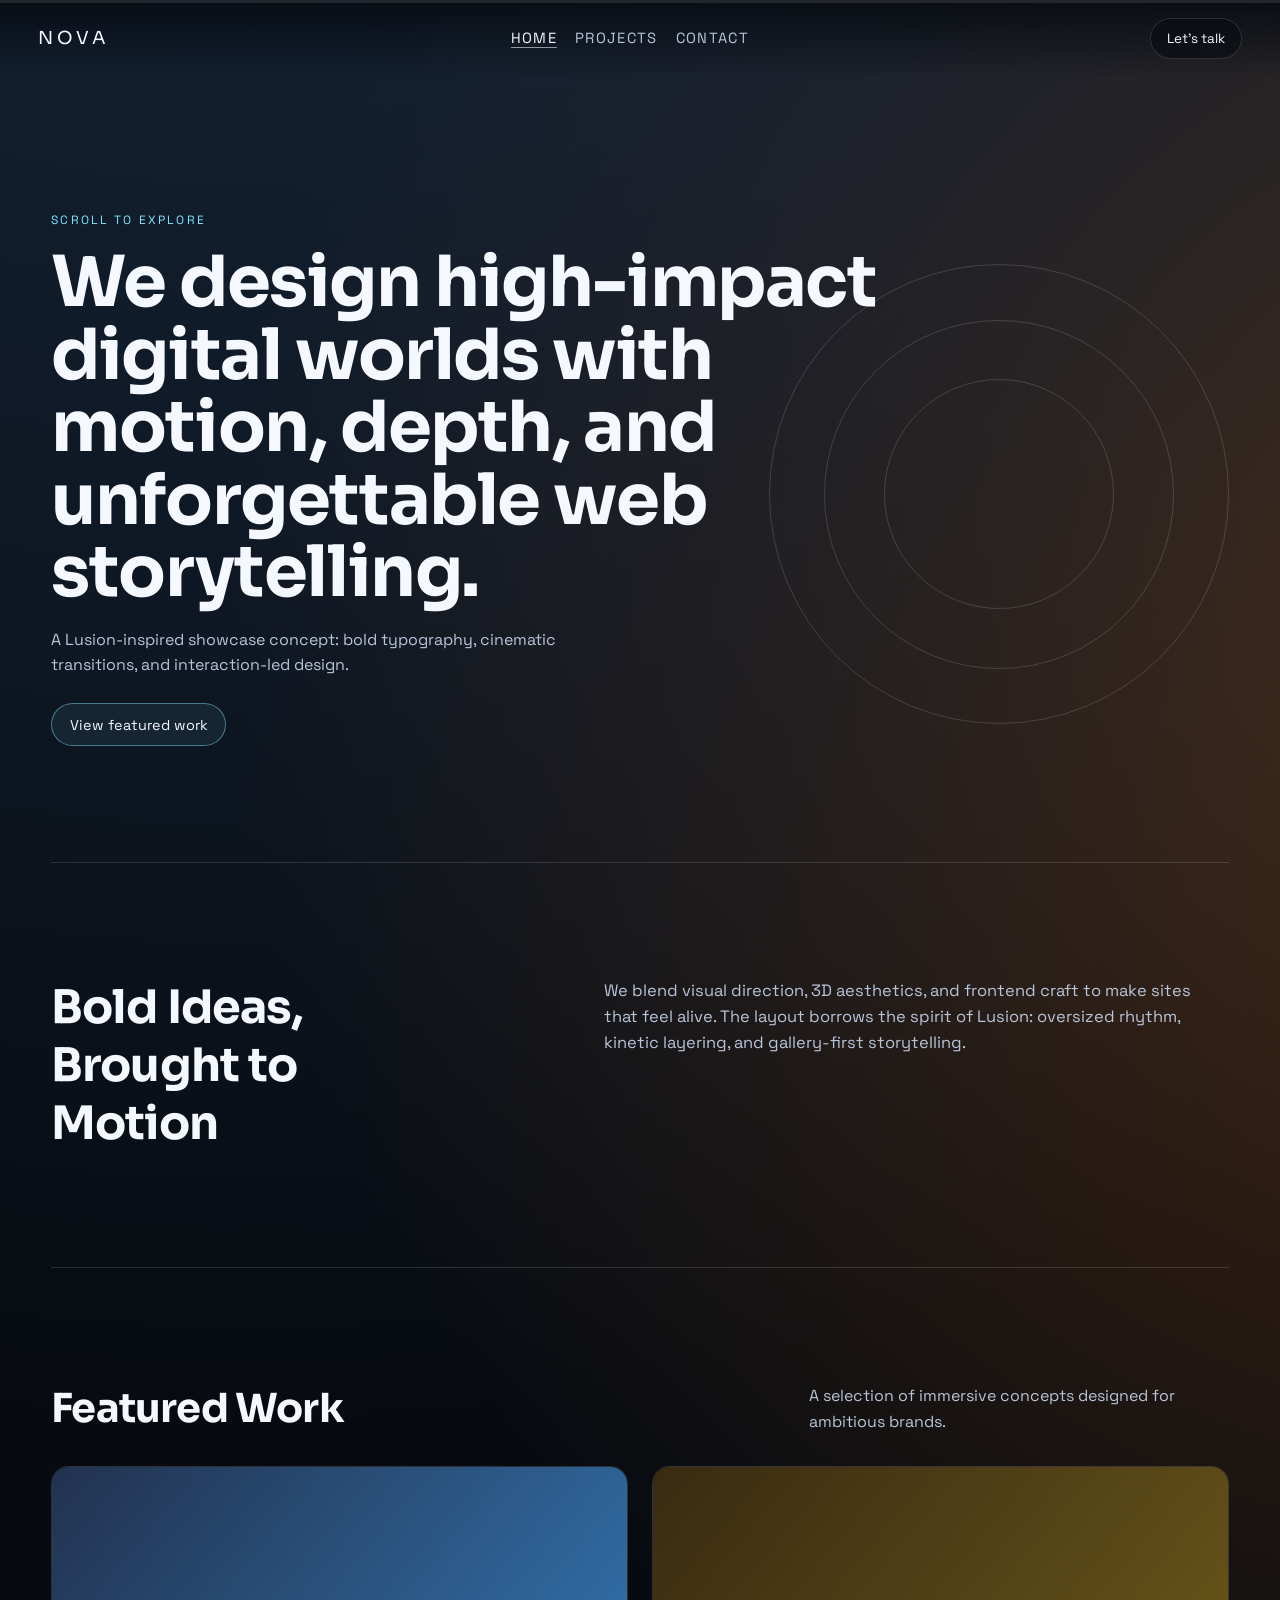
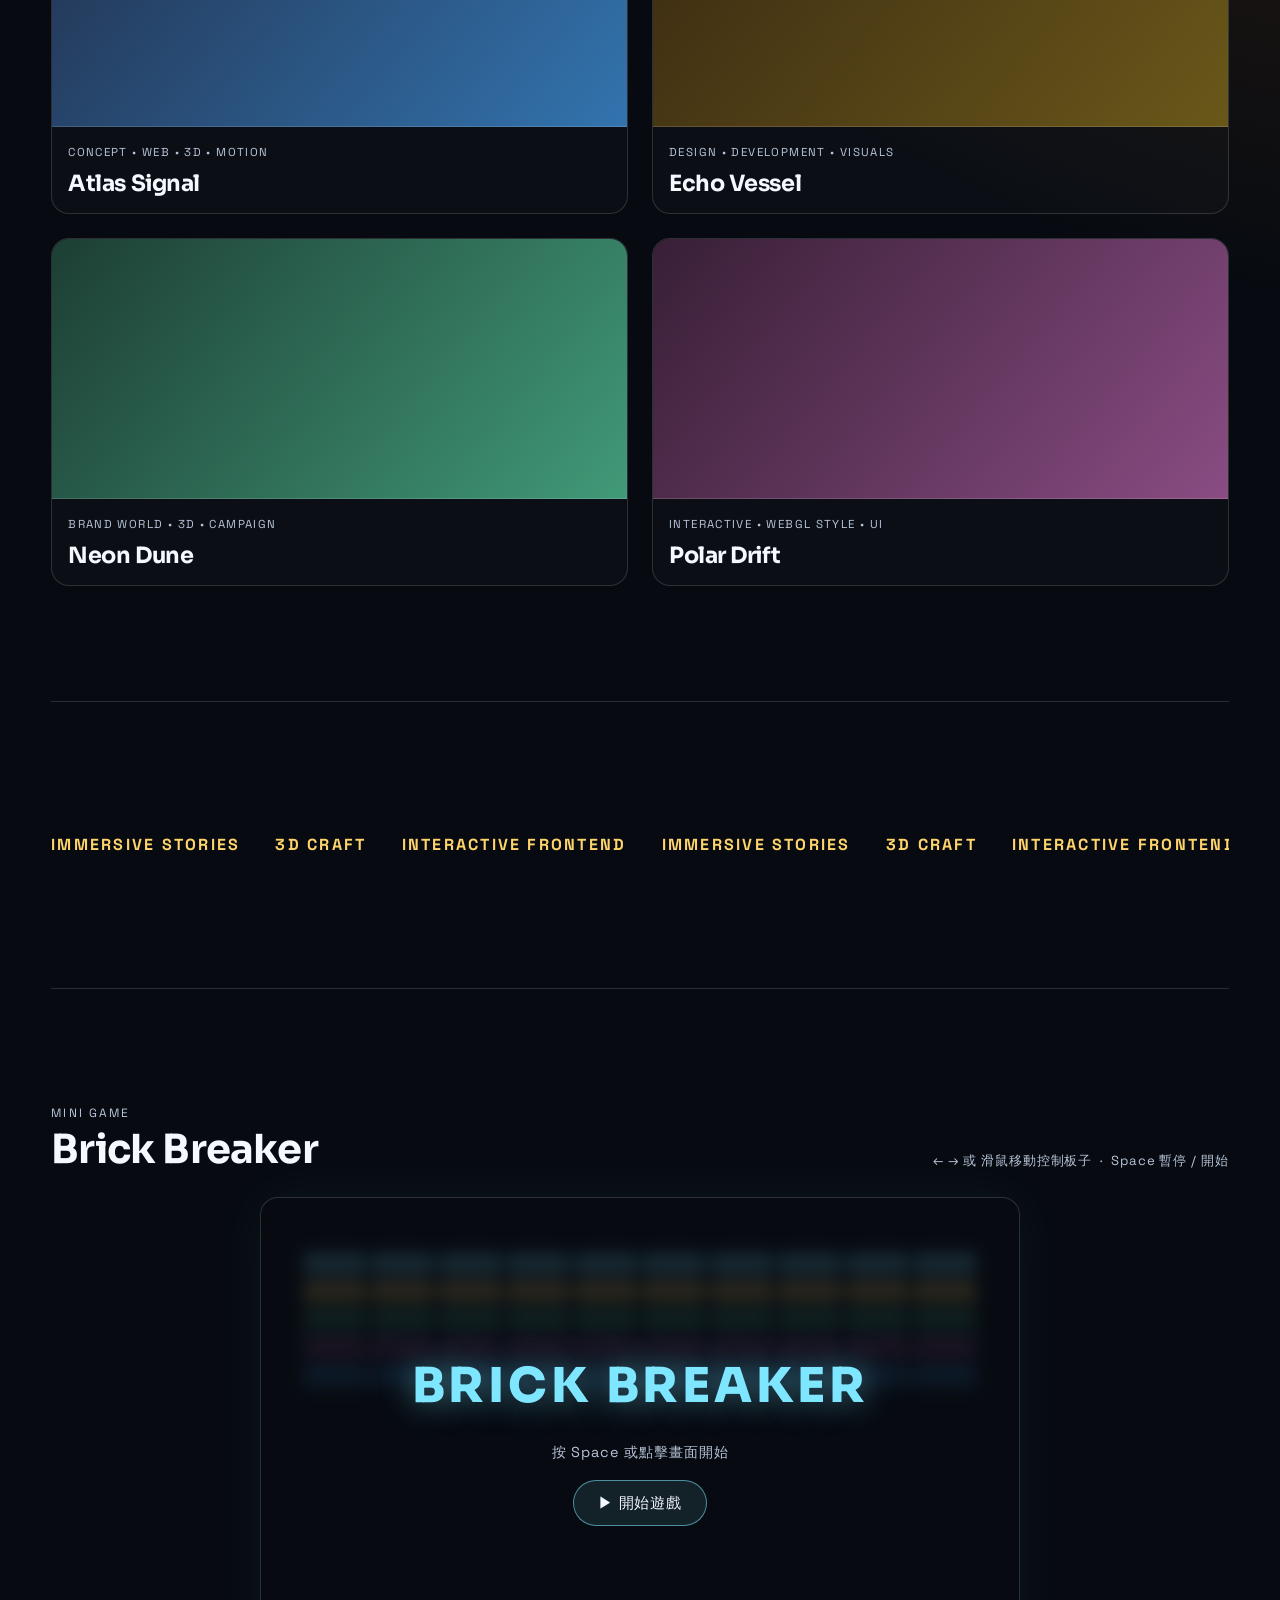
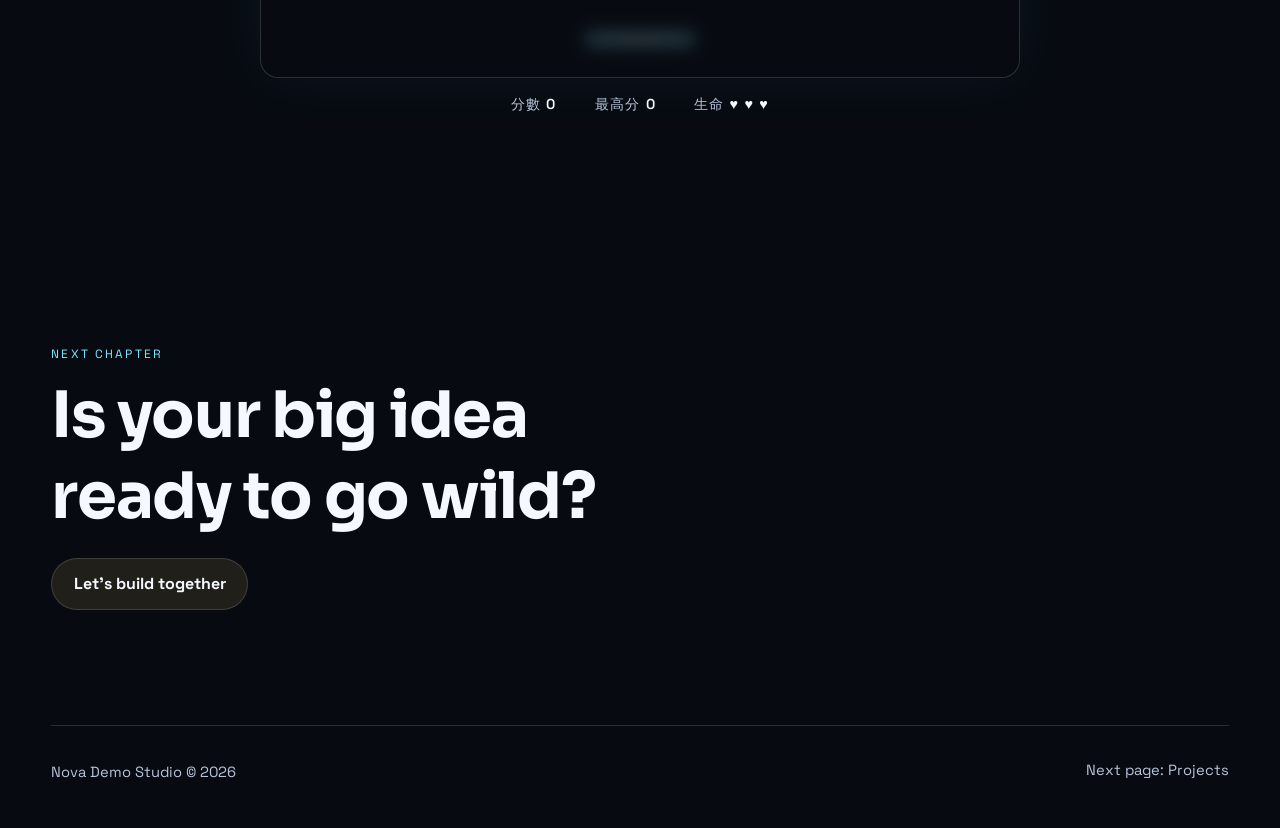
==== index.html @ 7e59c1d0 "feat: add initial website structure with homepage, projects page, and game functionality - Created i" ====
<!DOCTYPE html>
<html lang="en">
<head>
  <meta charset="UTF-8">
  <meta name="viewport" content="width=device-width, initial-scale=1.0">
  <title>Nova Immersive Studio</title>
  <meta name="description" content="Immersive 3D-inspired web storytelling studio demo.">
  <link rel="preconnect" href="https://fonts.googleapis.com">
  <link rel="preconnect" href="https://fonts.gstatic.com" crossorigin>
  <link href="https://fonts.googleapis.com/css2?family=Sora:wght@300;400;600;700;800&family=Space+Grotesk:wght@400;500;700&display=swap" rel="stylesheet">
  <link rel="stylesheet" href="./styles.css">
</head>
<body data-page="home">
  <canvas id="ambient-canvas" aria-hidden="true"></canvas>
  <div class="grain" aria-hidden="true"></div>

  <header class="site-header" id="site-header">
    <a class="logo" href="./index.html">NOVA</a>
    <nav class="site-nav">
      <a class="active" href="./index.html">Home</a>
      <a href="./projects.html">Projects</a>
      <a href="#contact">Contact</a>
    </nav>
    <a class="talk-btn magnetic" href="mailto:hello@nova.studio">Let's talk</a>
  </header>

  <main>
    <section class="hero section reveal">
      <p class="eyebrow">SCROLL TO EXPLORE</p>
      <h1>
        We design high-impact digital worlds with motion, depth, and unforgettable web storytelling.
      </h1>
      <p class="hero-sub">
        A Lusion-inspired showcase concept: bold typography, cinematic transitions, and interaction-led design.
      </p>
      <a class="pill-link magnetic" href="./projects.html">View featured work</a>
      <div class="hero-orbits" aria-hidden="true">
        <span></span><span></span><span></span>
      </div>
    </section>

    <section class="intro section reveal">
      <h2>Bold Ideas, Brought to Motion</h2>
      <p>
        We blend visual direction, 3D aesthetics, and frontend craft to make sites that feel alive.
        The layout borrows the spirit of Lusion: oversized rhythm, kinetic layering, and gallery-first storytelling.
      </p>
    </section>

    <section class="featured section">
      <div class="section-head reveal">
        <h3>Featured Work</h3>
        <p>A selection of immersive concepts designed for ambitious brands.</p>
      </div>

      <div class="project-grid">
        <article class="project-card reveal" data-parallax="0.09">
          <div class="project-media color-a"></div>
          <p class="project-meta">CONCEPT • WEB • 3D • MOTION</p>
          <h4>Atlas Signal</h4>
        </article>
        <article class="project-card reveal" data-parallax="0.06">
          <div class="project-media color-b"></div>
          <p class="project-meta">DESIGN • DEVELOPMENT • VISUALS</p>
          <h4>Echo Vessel</h4>
        </article>
        <article class="project-card reveal" data-parallax="0.08">
          <div class="project-media color-c"></div>
          <p class="project-meta">BRAND WORLD • 3D • CAMPAIGN</p>
          <h4>Neon Dune</h4>
        </article>
        <article class="project-card reveal" data-parallax="0.05">
          <div class="project-media color-d"></div>
          <p class="project-meta">INTERACTIVE • WEBGL STYLE • UI</p>
          <h4>Polar Drift</h4>
        </article>
      </div>
    </section>

    <section class="marquee section">
      <div class="marquee-track" aria-hidden="true">
        <span>IMMERSIVE STORIES</span>
        <span>3D CRAFT</span>
        <span>INTERACTIVE FRONTEND</span>
        <span>IMMERSIVE STORIES</span>
        <span>3D CRAFT</span>
        <span>INTERACTIVE FRONTEND</span>
      </div>
    </section>

    <section class="game-section section reveal" id="game">
      <div class="section-head">
        <div>
          <p class="eyebrow">MINI GAME</p>
          <h3>Brick Breaker</h3>
        </div>
        <p class="game-hint">← → 或 滑鼠移動控制板子 &nbsp;·&nbsp; Space 暫停 / 開始</p>
      </div>
      <div class="game-wrapper">
        <canvas id="breakout-canvas" width="760" height="480" tabindex="0" aria-label="打磚塊遊戲"></canvas>
        <div class="game-overlay" id="game-overlay">
          <p class="game-overlay-title" id="overlay-title">BRICK BREAKER</p>
          <p class="game-overlay-sub" id="overlay-sub">按 Space 或點擊畫面開始</p>
          <button class="game-start-btn" id="game-start-btn">▶ 開始遊戲</button>
        </div>
      </div>
      <div class="game-stats" aria-live="polite">
        <span>分數 <strong id="score-display">0</strong></span>
        <span>最高分 <strong id="hiscore-display">0</strong></span>
        <span>生命 <strong id="lives-display">♥ ♥ ♥</strong></span>
      </div>
    </section>

    <section class="cta section reveal" id="contact">
      <p class="eyebrow">NEXT CHAPTER</p>
      <h2>Is your big idea ready to go wild?</h2>
      <a class="talk-giant magnetic" href="mailto:business@nova.studio">Let's build together</a>
    </section>
  </main>

  <footer class="site-footer">
    <p>Nova Demo Studio © 2026</p>
    <a href="./projects.html">Next page: Projects</a>
  </footer>

  <div class="scroll-progress" aria-hidden="true"><span id="scroll-progress-bar"></span></div>
  <script src="./main.js"></script>
  <script>
  /* ── Breakout Game ── */
  (function () {
    const canvas = document.getElementById('breakout-canvas');
    const ctx = canvas.getContext('2d');
    const overlay = document.getElementById('game-overlay');
    const overlayTitle = document.getElementById('overlay-title');
    const overlaySub = document.getElementById('overlay-sub');
    const startBtn = document.getElementById('game-start-btn');
    const scoreEl = document.getElementById('score-display');
    const hiscoreEl = document.getElementById('hiscore-display');
    const livesEl = document.getElementById('lives-display');

    const W = 760, H = 480;
    const BRICK_COLS = 10, BRICK_ROWS = 5;
    const BRICK_W = 62, BRICK_H = 22, BRICK_GAP = 6;
    const BRICK_OFFSET_X = (W - (BRICK_COLS * (BRICK_W + BRICK_GAP) - BRICK_GAP)) / 2;
    const BRICK_OFFSET_Y = 56;

    const PADDLE_W = 110, PADDLE_H = 12, PADDLE_Y = H - 44;
    const BALL_R = 8;
    const COLORS = [
      '#7ee7ff','#ffd46b','#44a37f','#91518a','#347ab8',
      '#aa8846','#679844','#6e5c1a','#347ab8','#44a37f'
    ];

    let state = 'idle'; // idle | running | paused | over | win
    let score = 0, hiScore = 0, lives = 3;
    let paddle = { x: W / 2 - PADDLE_W / 2, vx: 0 };
    let ball = {};
    let bricks = [];
    let mouseX = null;
    let keys = {};
    let rafId;
    let lastTime = 0;

    function resetBall() {
      ball = {
        x: W / 2,
        y: PADDLE_Y - BALL_R - 2,
        vx: (Math.random() < 0.5 ? 1 : -1) * 4.2,
        vy: -4.8,
        speed: 1
      };
    }

    function resetPaddle() {
      paddle.x = W / 2 - PADDLE_W / 2;
    }

    function buildBricks() {
      bricks = [];
      for (let r = 0; r < BRICK_ROWS; r++) {
        for (let c = 0; c < BRICK_COLS; c++) {
          bricks.push({
            x: BRICK_OFFSET_X + c * (BRICK_W + BRICK_GAP),
            y: BRICK_OFFSET_Y + r * (BRICK_H + BRICK_GAP),
            alive: true,
            color: COLORS[r],
            flash: 0
          });
        }
      }
    }

    function startGame() {
      score = 0;
      lives = 3;
      resetPaddle();
      resetBall();
      buildBricks();
      updateUI();
      setState('running');
    }

    function setState(s) {
      state = s;
      if (s === 'running') {
        overlay.classList.add('hidden');
        canvas.focus();
        lastTime = performance.now();
        cancelAnimationFrame(rafId);
        rafId = requestAnimationFrame(loop);
      } else if (s === 'paused') {
        overlayTitle.textContent = 'PAUSED';
        overlaySub.textContent = '按 Space 或點擊繼續';
        startBtn.textContent = '▶ 繼續';
        overlay.classList.remove('hidden');
        cancelAnimationFrame(rafId);
      } else if (s === 'over') {
        if (score > hiScore) { hiScore = score; hiscoreEl.textContent = hiScore; }
        overlayTitle.textContent = 'GAME OVER';
        overlaySub.textContent = `得分：${score}`;
        startBtn.textContent = '↺ 再玩一次';
        overlay.classList.remove('hidden');
        cancelAnimationFrame(rafId);
      } else if (s === 'win') {
        if (score > hiScore) { hiScore = score; hiscoreEl.textContent = hiScore; }
        overlayTitle.textContent = '🎉 YOU WIN!';
        overlaySub.textContent = `完美得分：${score}`;
        startBtn.textContent = '↺ 再玩一次';
        overlay.classList.remove('hidden');
        cancelAnimationFrame(rafId);
      } else {
        overlayTitle.textContent = 'BRICK BREAKER';
        overlaySub.textContent = '按 Space 或點擊畫面開始';
        startBtn.textContent = '▶ 開始遊戲';
        overlay.classList.remove('hidden');
      }
    }

    function updateUI() {
      scoreEl.textContent = score;
      hiscoreEl.textContent = hiScore;
      livesEl.textContent = '♥ '.repeat(lives).trim();
    }

    /* ── input ── */
    document.addEventListener('keydown', e => {
      keys[e.code] = true;
      if ((e.code === 'Space') && canvas.closest('#game')) {
        e.preventDefault();
        if (state === 'idle' || state === 'over' || state === 'win') startGame();
        else if (state === 'running') setState('paused');
        else if (state === 'paused') setState('running');
      }
    });
    document.addEventListener('keyup', e => { keys[e.code] = false; });

    canvas.addEventListener('mousemove', e => {
      const rect = canvas.getBoundingClientRect();
      const scaleX = W / rect.width;
      mouseX = (e.clientX - rect.left) * scaleX;
    });
    canvas.addEventListener('mouseleave', () => { mouseX = null; });

    canvas.addEventListener('click', () => {
      if (state === 'idle' || state === 'over' || state === 'win') startGame();
      else if (state === 'running') setState('paused');
      else if (state === 'paused') setState('running');
    });

    canvas.addEventListener('touchmove', e => {
      e.preventDefault();
      const rect = canvas.getBoundingClientRect();
      const scaleX = W / rect.width;
      mouseX = (e.touches[0].clientX - rect.left) * scaleX;
    }, { passive: false });

    startBtn.addEventListener('click', e => {
      e.stopPropagation();
      if (state === 'idle' || state === 'over' || state === 'win') startGame();
      else if (state === 'paused') setState('running');
    });

    /* ── physics ── */
    function loop(ts) {
      const dt = Math.min((ts - lastTime) / 16.667, 3);
      lastTime = ts;
      update(dt);
      draw();
      if (state === 'running') rafId = requestAnimationFrame(loop);
    }

    function update(dt) {
      /* paddle */
      const speed = 9 * dt;
      if (mouseX !== null) {
        const target = mouseX - PADDLE_W / 2;
        paddle.x += (target - paddle.x) * 0.18 * dt * 3.5;
      } else {
        if (keys['ArrowLeft'] || keys['KeyA']) paddle.x -= speed;
        if (keys['ArrowRight'] || keys['KeyD']) paddle.x += speed;
      }
      paddle.x = Math.max(0, Math.min(W - PADDLE_W, paddle.x));

      /* ball */
      const spd = 1 + score * 0.002;
      ball.x += ball.vx * spd * dt;
      ball.y += ball.vy * spd * dt;

      /* walls */
      if (ball.x - BALL_R < 0) { ball.x = BALL_R; ball.vx = Math.abs(ball.vx); }
      if (ball.x + BALL_R > W) { ball.x = W - BALL_R; ball.vx = -Math.abs(ball.vx); }
      if (ball.y - BALL_R < 0) { ball.y = BALL_R; ball.vy = Math.abs(ball.vy); }

      /* ball falls */
      if (ball.y + BALL_R > H + 20) {
        lives--;
        updateUI();
        if (lives <= 0) { setState('over'); return; }
        resetPaddle();
        resetBall();
      }

      /* paddle collision */
      if (
        ball.vy > 0 &&
        ball.y + BALL_R >= PADDLE_Y &&
        ball.y + BALL_R <= PADDLE_Y + PADDLE_H + 4 &&
        ball.x >= paddle.x - 4 &&
        ball.x <= paddle.x + PADDLE_W + 4
      ) {
        ball.vy = -Math.abs(ball.vy);
        const hit = (ball.x - (paddle.x + PADDLE_W / 2)) / (PADDLE_W / 2);
        ball.vx = hit * 6.5;
        ball.y = PADDLE_Y - BALL_R - 1;
      }

      /* brick collision */
      let allDead = true;
      for (const b of bricks) {
        if (!b.alive) continue;
        allDead = false;
        if (
          ball.x + BALL_R > b.x &&
          ball.x - BALL_R < b.x + BRICK_W &&
          ball.y + BALL_R > b.y &&
          ball.y - BALL_R < b.y + BRICK_H
        ) {
          b.alive = false;
          b.flash = 1;
          score += 10;
          updateUI();

          const overlapL = (ball.x + BALL_R) - b.x;
          const overlapR = (b.x + BRICK_W) - (ball.x - BALL_R);
          const overlapT = (ball.y + BALL_R) - b.y;
          const overlapB = (b.y + BRICK_H) - (ball.y - BALL_R);
          const minH = Math.min(overlapL, overlapR);
          const minV = Math.min(overlapT, overlapB);
          if (minH < minV) ball.vx = -ball.vx;
          else ball.vy = -ball.vy;
          break;
        }
      }
      if (allDead) { setState('win'); return; }
    }

    /* ── rendering ── */
    function draw() {
      ctx.clearRect(0, 0, W, H);

      /* background grid */
      ctx.strokeStyle = 'rgba(255,255,255,0.035)';
      ctx.lineWidth = 1;
      for (let x = 0; x < W; x += 38) { ctx.beginPath(); ctx.moveTo(x, 0); ctx.lineTo(x, H); ctx.stroke(); }
      for (let y = 0; y < H; y += 38) { ctx.beginPath(); ctx.moveTo(0, y); ctx.lineTo(W, y); ctx.stroke(); }

      /* bricks */
      for (const b of bricks) {
        if (!b.alive) continue;
        const grd = ctx.createLinearGradient(b.x, b.y, b.x, b.y + BRICK_H);
        grd.addColorStop(0, b.color + 'cc');
        grd.addColorStop(1, b.color + '66');
        ctx.fillStyle = grd;
        roundRect(ctx, b.x, b.y, BRICK_W, BRICK_H, 5);
        ctx.fill();
        ctx.strokeStyle = b.color + '88';
        ctx.lineWidth = 1;
        ctx.stroke();
      }

      /* paddle */
      const pg = ctx.createLinearGradient(paddle.x, PADDLE_Y, paddle.x + PADDLE_W, PADDLE_Y);
      pg.addColorStop(0, '#7ee7ff');
      pg.addColorStop(0.5, '#ffffff');
      pg.addColorStop(1, '#7ee7ff');
      ctx.fillStyle = pg;
      roundRect(ctx, paddle.x, PADDLE_Y, PADDLE_W, PADDLE_H, 6);
      ctx.fill();

      /* paddle glow */
      ctx.shadowColor = '#7ee7ff';
      ctx.shadowBlur = 18;
      ctx.fillStyle = 'rgba(126,231,255,0.25)';
      roundRect(ctx, paddle.x, PADDLE_Y, PADDLE_W, PADDLE_H, 6);
      ctx.fill();
      ctx.shadowBlur = 0;

      /* ball */
      ctx.shadowColor = '#7ee7ff';
      ctx.shadowBlur = 22;
      const bg = ctx.createRadialGradient(ball.x - 2, ball.y - 2, 1, ball.x, ball.y, BALL_R);
      bg.addColorStop(0, '#ffffff');
      bg.addColorStop(0.5, '#7ee7ff');
      bg.addColorStop(1, '#3a9bb5');
      ctx.fillStyle = bg;
      ctx.beginPath();
      ctx.arc(ball.x, ball.y, BALL_R, 0, Math.PI * 2);
      ctx.fill();
      ctx.shadowBlur = 0;

      /* mouse cursor dot on canvas */
      if (mouseX !== null) {
        ctx.fillStyle = 'rgba(126,231,255,0.35)';
        ctx.beginPath();
        ctx.arc(mouseX, PADDLE_Y + PADDLE_H / 2, 5, 0, Math.PI * 2);
        ctx.fill();
      }
    }

    function roundRect(ctx, x, y, w, h, r) {
      ctx.beginPath();
      ctx.moveTo(x + r, y);
      ctx.lineTo(x + w - r, y);
      ctx.quadraticCurveTo(x + w, y, x + w, y + r);
      ctx.lineTo(x + w, y + h - r);
      ctx.quadraticCurveTo(x + w, y + h, x + w - r, y + h);
      ctx.lineTo(x + r, y + h);
      ctx.quadraticCurveTo(x, y + h, x, y + h - r);
      ctx.lineTo(x, y + r);
      ctx.quadraticCurveTo(x, y, x + r, y);
      ctx.closePath();
    }

    /* initial static draw */
    buildBricks();
    draw();
  })();
  </script>
</body>
</html>
---- styles.css ----
:root {
  --bg: #070b11;
  --bg-soft: #101723;
  --surface: #131f30;
  --text: #f5f8ff;
  --muted: #b8c4d9;
  --line: rgba(255, 255, 255, 0.14);
  --accent: #7ee7ff;
  --accent-2: #ffd46b;
  --maxw: 1180px;
}

* {
  box-sizing: border-box;
}

html,
body {
  margin: 0;
  padding: 0;
  background: radial-gradient(circle at 20% -20%, #1a2c43 0%, transparent 45%),
    radial-gradient(circle at 120% 15%, #4e2c13 0%, transparent 35%),
    var(--bg);
  color: var(--text);
  font-family: "Space Grotesk", "Segoe UI", sans-serif;
  min-height: 100%;
}

body {
  overflow-x: hidden;
}

h1,
h2,
h3,
h4 {
  font-family: "Sora", "Segoe UI", sans-serif;
  letter-spacing: -0.02em;
  margin: 0;
}

p {
  margin: 0;
  line-height: 1.6;
}

a {
  color: inherit;
  text-decoration: none;
}

#ambient-canvas {
  position: fixed;
  inset: 0;
  width: 100%;
  height: 100%;
  z-index: -3;
}

.grain {
  position: fixed;
  inset: 0;
  z-index: -2;
  pointer-events: none;
  opacity: 0.15;
  background-image: radial-gradient(rgba(255, 255, 255, 0.28) 0.45px, transparent 0.45px);
  background-size: 4px 4px;
}

.site-header {
  position: fixed;
  top: 0;
  left: 0;
  right: 0;
  display: flex;
  align-items: center;
  justify-content: space-between;
  padding: 18px clamp(16px, 3vw, 38px);
  z-index: 40;
  background: linear-gradient(to bottom, rgba(7, 11, 17, 0.88), rgba(7, 11, 17, 0));
}

.logo {
  font-family: "Sora", sans-serif;
  font-size: 1.12rem;
  letter-spacing: 0.22em;
}

.site-nav {
  display: flex;
  gap: 18px;
  align-items: center;
}

.site-nav a {
  color: var(--muted);
  font-size: 0.92rem;
  text-transform: uppercase;
  letter-spacing: 0.09em;
  border-bottom: 1px solid transparent;
  transition: 0.3s ease;
}

.site-nav a:hover,
.site-nav a.active {
  color: var(--text);
  border-bottom-color: rgba(255, 255, 255, 0.55);
}

.talk-btn {
  border: 1px solid var(--line);
  border-radius: 999px;
  padding: 0.68rem 1rem;
  font-size: 0.84rem;
  background: rgba(8, 12, 18, 0.6);
  backdrop-filter: blur(6px);
  transition: 0.28s ease;
}

.talk-btn:hover {
  border-color: rgba(255, 255, 255, 0.6);
  transform: translateY(-2px);
}

main {
  width: min(var(--maxw), 92vw);
  margin: 0 auto;
  padding-top: 96px;
}

.section {
  position: relative;
  padding: clamp(58px, 9vw, 128px) 0;
}

.hero h1 {
  font-size: clamp(2rem, 5.5vw, 5rem);
  max-width: 16ch;
  line-height: 1.03;
  margin-top: 1rem;
}

.hero.compact h1 {
  font-size: clamp(1.9rem, 4.6vw, 4rem);
  max-width: 14ch;
}

.eyebrow {
  color: var(--accent);
  letter-spacing: 0.18em;
  text-transform: uppercase;
  font-size: 0.75rem;
}

.hero-sub {
  max-width: 58ch;
  margin-top: 1.1rem;
  color: var(--muted);
}

.pill-link {
  display: inline-flex;
  align-items: center;
  margin-top: 1.6rem;
  border-radius: 999px;
  border: 1px solid rgba(126, 231, 255, 0.45);
  padding: 0.72rem 1.1rem;
  font-size: 0.9rem;
  background: rgba(126, 231, 255, 0.08);
}

.hero-orbits {
  position: absolute;
  right: 0;
  top: 22%;
  width: min(36vw, 460px);
  aspect-ratio: 1;
  pointer-events: none;
}

.hero-orbits span {
  position: absolute;
  inset: 0;
  border-radius: 50%;
  border: 1px solid rgba(255, 255, 255, 0.15);
  animation: spin 18s linear infinite;
}

.hero-orbits span:nth-child(2) {
  inset: 12%;
  animation-duration: 13s;
  animation-direction: reverse;
}

.hero-orbits span:nth-child(3) {
  inset: 25%;
  animation-duration: 9s;
}

@keyframes spin {
  to {
    transform: rotate(360deg);
  }
}

.intro {
  display: grid;
  grid-template-columns: 1fr 1.2fr;
  gap: 2rem;
  border-top: 1px solid var(--line);
  border-bottom: 1px solid var(--line);
}

.intro h2 {
  font-size: clamp(1.5rem, 3.6vw, 3rem);
  max-width: 12ch;
}

.intro p {
  color: var(--muted);
  font-size: 1.03rem;
}

.section-head {
  display: flex;
  justify-content: space-between;
  align-items: end;
  gap: 1rem;
  margin-bottom: 2rem;
}

.section-head h3 {
  font-size: clamp(1.35rem, 3.2vw, 2.5rem);
}

.section-head p {
  max-width: 42ch;
  color: var(--muted);
}

.project-grid {
  display: grid;
  grid-template-columns: repeat(2, minmax(0, 1fr));
  gap: clamp(14px, 2vw, 24px);
}

.project-card {
  border: 1px solid var(--line);
  border-radius: 18px;
  overflow: hidden;
  background: rgba(255, 255, 255, 0.02);
  transition: transform 0.35s ease, border-color 0.35s ease;
}

.project-card:hover {
  transform: translateY(-6px);
  border-color: rgba(255, 255, 255, 0.48);
}

.project-media {
  height: 260px;
  border-bottom: 1px solid var(--line);
  background-size: 220% 220%;
  animation: drift 11s ease-in-out infinite;
}

@keyframes drift {
  0%,
  100% {
    background-position: 0% 50%;
  }
  50% {
    background-position: 100% 50%;
  }
}

.color-a { background-image: linear-gradient(130deg, #22324f, #347ab8, #0d1119); }
.color-b { background-image: linear-gradient(130deg, #3a2a12, #6e5c1a, #15100a); }
.color-c { background-image: linear-gradient(130deg, #1d3e34, #44a37f, #061812); }
.color-d { background-image: linear-gradient(130deg, #381f36, #91518a, #120914); }
.color-e { background-image: linear-gradient(130deg, #173a48, #1f6881, #091117); }
.color-f { background-image: linear-gradient(130deg, #41371d, #aa8846, #1a1308); }
.color-g { background-image: linear-gradient(130deg, #25391f, #679844, #0d1309); }

.project-meta {
  margin: 1rem 1rem 0.45rem;
  font-size: 0.72rem;
  letter-spacing: 0.12em;
  text-transform: uppercase;
  color: var(--muted);
}

.project-card h4 {
  margin: 0 1rem 1rem;
  font-size: 1.4rem;
}

.marquee {
  border-top: 1px solid var(--line);
  border-bottom: 1px solid var(--line);
  overflow: hidden;
}

.marquee-track {
  display: flex;
  gap: 2.2rem;
  width: max-content;
  padding: 1.1rem 0;
  animation: marquee 24s linear infinite;
}

.marquee-track span {
  letter-spacing: 0.14em;
  color: var(--accent-2);
  text-transform: uppercase;
  font-weight: 700;
}

@keyframes marquee {
  to {
    transform: translateX(-50%);
  }
}

.cta h2 {
  max-width: 12ch;
  font-size: clamp(1.8rem, 5vw, 4rem);
  margin: 0.7rem 0 1.3rem;
}

.talk-giant {
  display: inline-flex;
  border-radius: 999px;
  border: 1px solid var(--line);
  padding: 0.9rem 1.35rem;
  font-weight: 700;
  background: rgba(255, 212, 107, 0.1);
}

.projects-list {
  display: grid;
  gap: 1rem;
}

.project-row {
  display: grid;
  grid-template-columns: 1fr 1fr;
  gap: 1.2rem;
  border: 1px solid var(--line);
  border-radius: 18px;
  padding: 0.9rem;
  background: rgba(255, 255, 255, 0.02);
}

.row-visual {
  min-height: 220px;
  border-radius: 12px;
}

.row-content {
  align-self: center;
}

.row-content p {
  color: var(--muted);
  letter-spacing: 0.11em;
  text-transform: uppercase;
  font-size: 0.74rem;
}

.row-content h2 {
  margin: 0.65rem 0 0.9rem;
  font-size: clamp(1.5rem, 3.8vw, 3rem);
}

.inline-link {
  border-bottom: 1px solid rgba(255, 255, 255, 0.7);
}

.site-footer {
  width: min(var(--maxw), 92vw);
  margin: 0 auto;
  padding: 2.2rem 0 2.7rem;
  border-top: 1px solid var(--line);
  display: flex;
  justify-content: space-between;
  color: var(--muted);
  font-size: 0.92rem;
}

.scroll-progress {
  position: fixed;
  left: 0;
  top: 0;
  width: 100%;
  height: 3px;
  z-index: 80;
  background: rgba(255, 255, 255, 0.1);
}

#scroll-progress-bar {
  display: block;
  height: 100%;
  width: 0;
  background: linear-gradient(90deg, var(--accent), #ffffff);
}

.reveal {
  opacity: 0;
  transform: translateY(30px);
  transition: opacity 0.8s ease, transform 0.8s ease;
}

.reveal.visible {
  opacity: 1;
  transform: none;
}

/* ── Breakout Game ── */
.game-section .section-head {
  align-items: flex-start;
  flex-direction: column;
  gap: 0.5rem;
  margin-bottom: 1.4rem;
}

@media (min-width: 600px) {
  .game-section .section-head {
    flex-direction: row;
    align-items: flex-end;
  }
}

.game-hint {
  color: var(--muted);
  font-size: 0.82rem;
  letter-spacing: 0.07em;
  margin-bottom: 0.2rem;
}

.game-wrapper {
  position: relative;
  width: 100%;
  max-width: 760px;
  margin: 0 auto;
  border: 1px solid var(--line);
  border-radius: 18px;
  overflow: hidden;
  background: rgba(255,255,255,0.02);
  box-shadow: 0 0 60px rgba(126, 231, 255, 0.05);
}

#breakout-canvas {
  display: block;
  width: 100%;
  height: auto;
  cursor: none;
  outline: none;
  border-radius: 18px;
}

.game-overlay {
  position: absolute;
  inset: 0;
  display: flex;
  flex-direction: column;
  align-items: center;
  justify-content: center;
  gap: 1rem;
  background: rgba(7, 11, 17, 0.78);
  backdrop-filter: blur(8px);
  border-radius: 18px;
  transition: opacity 0.4s ease;
  z-index: 10;
}

.game-overlay.hidden {
  opacity: 0;
  pointer-events: none;
}

.game-overlay-title {
  font-family: "Sora", sans-serif;
  font-size: clamp(1.6rem, 5vw, 3rem);
  font-weight: 800;
  letter-spacing: 0.08em;
  color: var(--accent);
  text-shadow: 0 0 32px rgba(126,231,255,0.5);
}

.game-overlay-sub {
  color: var(--muted);
  font-size: 0.9rem;
  letter-spacing: 0.06em;
}

.game-start-btn {
  border: 1px solid rgba(126, 231, 255, 0.55);
  border-radius: 999px;
  padding: 0.72rem 1.5rem;
  font-size: 0.95rem;
  font-family: "Space Grotesk", sans-serif;
  background: rgba(126, 231, 255, 0.1);
  color: var(--text);
  cursor: pointer;
  transition: 0.25s ease;
  letter-spacing: 0.05em;
}

.game-start-btn:hover {
  background: rgba(126, 231, 255, 0.22);
  transform: translateY(-2px);
}

.game-stats {
  display: flex;
  justify-content: center;
  gap: 2.4rem;
  margin-top: 1.1rem;
  font-size: 0.9rem;
  color: var(--muted);
  letter-spacing: 0.08em;
  text-transform: uppercase;
}

.game-stats strong {
  color: var(--text);
  font-weight: 600;
}

@media (max-width: 980px) {
  .site-nav {
    display: none;
  }

  .hero-orbits {
    width: 52vw;
    top: 12%;
    opacity: 0.45;
  }

  .intro {
    grid-template-columns: 1fr;
  }

  .project-grid,
  .project-row {
    grid-template-columns: 1fr;
  }

  .project-media,
  .row-visual {
    min-height: 200px;
  }

  .site-footer {
    flex-direction: column;
    gap: 0.6rem;
  }
}
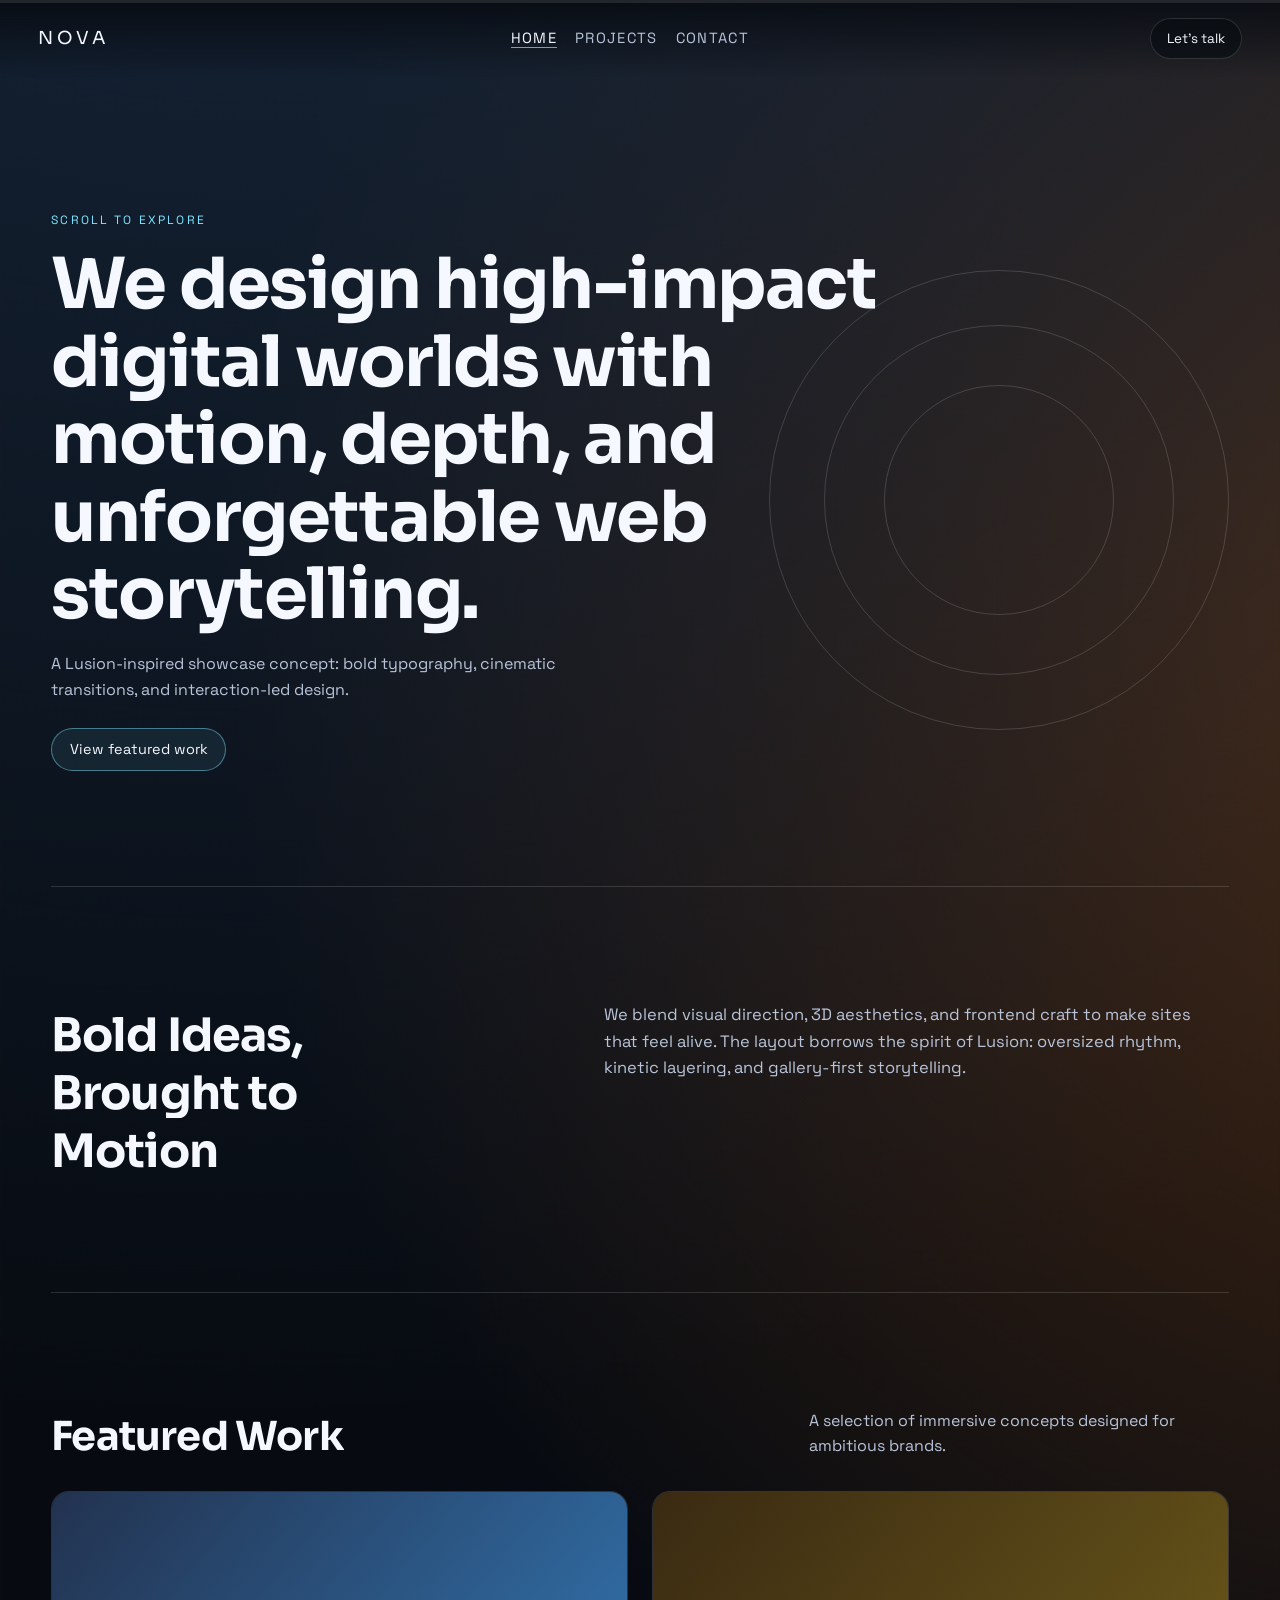
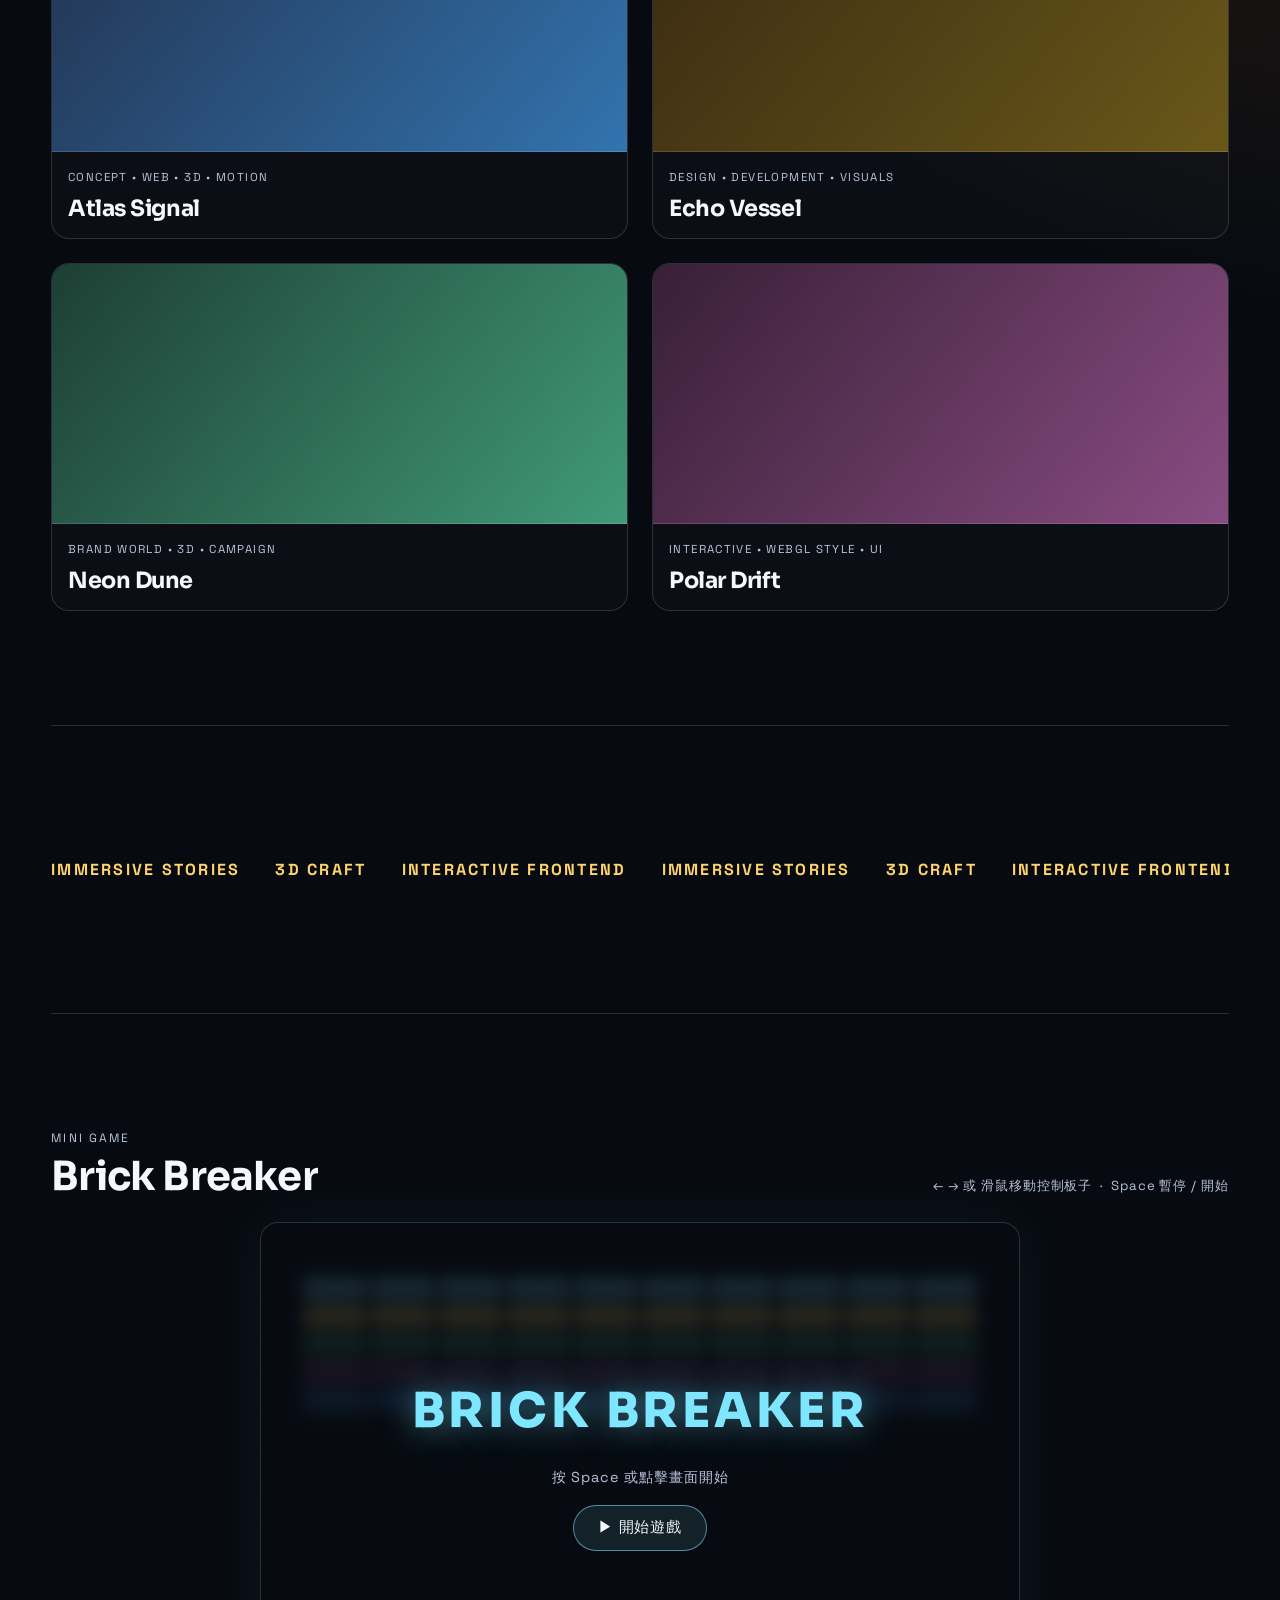
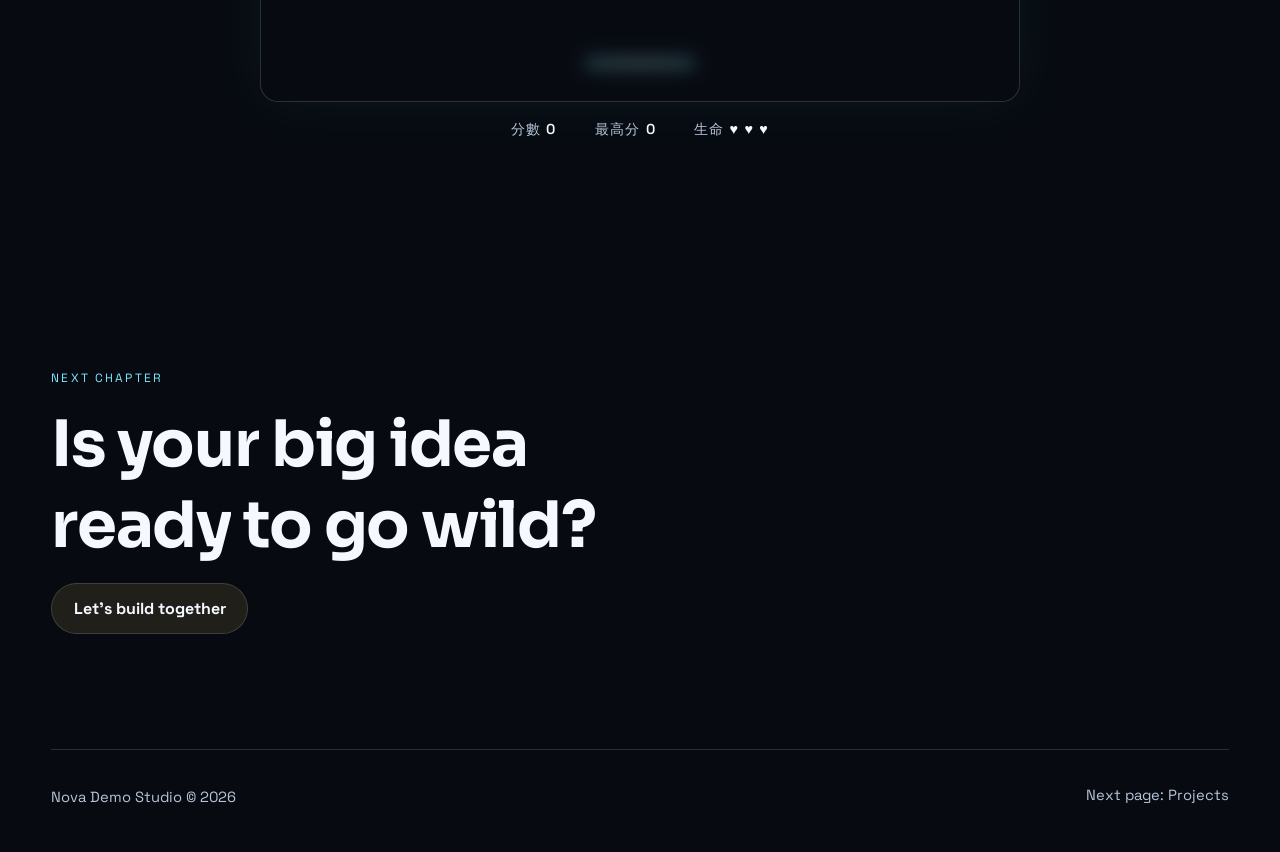
==== commit d47c2f66: "feat: add Lusion-inspired animation effects - Custom cursor (dot + lagging ring with hover/click sta" ====
--- a/index.html
+++ b/index.html
@@ -11,6 +11,9 @@
   <link rel="stylesheet" href="./styles.css">
 </head>
 <body data-page="home">
+  <div class="page-transition" aria-hidden="true"></div>
+  <div class="cursor-dot" aria-hidden="true"></div>
+  <div class="cursor-ring" aria-hidden="true"></div>
   <canvas id="ambient-canvas" aria-hidden="true"></canvas>
   <div class="grain" aria-hidden="true"></div>
 
--- a/styles.css
+++ b/styles.css
@@ -558,3 +558,156 @@
     gap: 0.6rem;
   }
 }
+
+/* ── Custom Cursor ── */
+@media (pointer: fine) {
+  body,
+  a,
+  button {
+    cursor: none;
+  }
+}
+
+.cursor-dot,
+.cursor-ring {
+  position: fixed;
+  top: 0;
+  left: 0;
+  border-radius: 50%;
+  pointer-events: none;
+  z-index: 9999;
+  opacity: 0;
+  transform: translate(-50%, -50%);
+  transition: opacity 0.3s ease;
+  will-change: transform;
+}
+
+.cursor-dot {
+  width: 6px;
+  height: 6px;
+  background: #fff;
+}
+
+.cursor-ring {
+  z-index: 9998;
+  width: 36px;
+  height: 36px;
+  border: 1.5px solid rgba(126, 231, 255, 0.7);
+  transition: width 0.22s ease, height 0.22s ease, border-color 0.22s ease, opacity 0.3s ease;
+}
+
+.cursor-ring.hovered {
+  width: 58px;
+  height: 58px;
+  border-color: rgba(126, 231, 255, 1);
+}
+
+.cursor-ring.clicking {
+  width: 24px;
+  height: 24px;
+  background: rgba(126, 231, 255, 0.15);
+}
+
+/* ── Page Transition ── */
+.page-transition {
+  position: fixed;
+  inset: 0;
+  z-index: 300;
+  background: #070b11;
+  transform: translateY(0%);
+  transition: transform 0.7s cubic-bezier(0.76, 0, 0.24, 1);
+  pointer-events: none;
+}
+
+.page-transition.revealed {
+  transform: translateY(-100%);
+}
+
+.page-transition.covering {
+  transform: translateY(0%);
+  pointer-events: all;
+}
+
+/* ── Split-text Word Reveal ── */
+.word-wrap {
+  display: inline-block;
+  overflow: hidden;
+  vertical-align: bottom;
+  line-height: 1.1;
+}
+
+.word {
+  display: inline-block;
+  transform: translateY(105%);
+  opacity: 0;
+  transition: transform 0.75s cubic-bezier(0.16, 1, 0.3, 1),
+    opacity 0.5s ease;
+}
+
+.word.visible {
+  transform: translateY(0);
+  opacity: 1;
+}
+
+/* ── Header Scroll Behavior ── */
+.site-header {
+  transition: transform 0.4s ease, background 0.4s ease, padding 0.35s ease,
+    box-shadow 0.35s ease;
+}
+
+.site-header.scrolled {
+  background: rgba(7, 11, 17, 0.92);
+  backdrop-filter: blur(14px);
+  box-shadow: 0 1px 0 rgba(255, 255, 255, 0.06);
+  padding-top: 12px;
+  padding-bottom: 12px;
+}
+
+.site-header.hidden {
+  transform: translateY(-100%);
+}
+
+/* ── 3D Card Tilt ── */
+.project-card,
+.project-row {
+  transform-style: preserve-3d;
+  transition: border-color 0.35s ease;
+  will-change: transform;
+}
+
+.project-card:hover,
+.project-row:hover {
+  border-color: rgba(255, 255, 255, 0.48);
+}
+
+/* ── Stagger Reveal for grid items ── */
+.project-grid .project-card:nth-child(1) { transition-delay: 0s; }
+.project-grid .project-card:nth-child(2) { transition-delay: 0.1s; }
+.project-grid .project-card:nth-child(3) { transition-delay: 0.2s; }
+.project-grid .project-card:nth-child(4) { transition-delay: 0.3s; }
+
+.projects-list .project-row:nth-child(1) { transition-delay: 0s; }
+.projects-list .project-row:nth-child(2) { transition-delay: 0.12s; }
+.projects-list .project-row:nth-child(3) { transition-delay: 0.24s; }
+
+/* ── Enhanced Link hover ── */
+.pill-link,
+.talk-giant,
+.talk-btn {
+  transition: transform 0.3s cubic-bezier(0.16, 1, 0.3, 1),
+    border-color 0.28s ease, background 0.28s ease, box-shadow 0.28s ease;
+}
+
+.pill-link:hover {
+  transform: translateY(-3px);
+  border-color: rgba(126, 231, 255, 0.9);
+  background: rgba(126, 231, 255, 0.14);
+  box-shadow: 0 8px 24px rgba(126, 231, 255, 0.12);
+}
+
+.talk-giant:hover {
+  transform: translateY(-3px);
+  border-color: rgba(255, 212, 107, 0.7);
+  background: rgba(255, 212, 107, 0.16);
+  box-shadow: 0 8px 28px rgba(255, 212, 107, 0.12);
+}
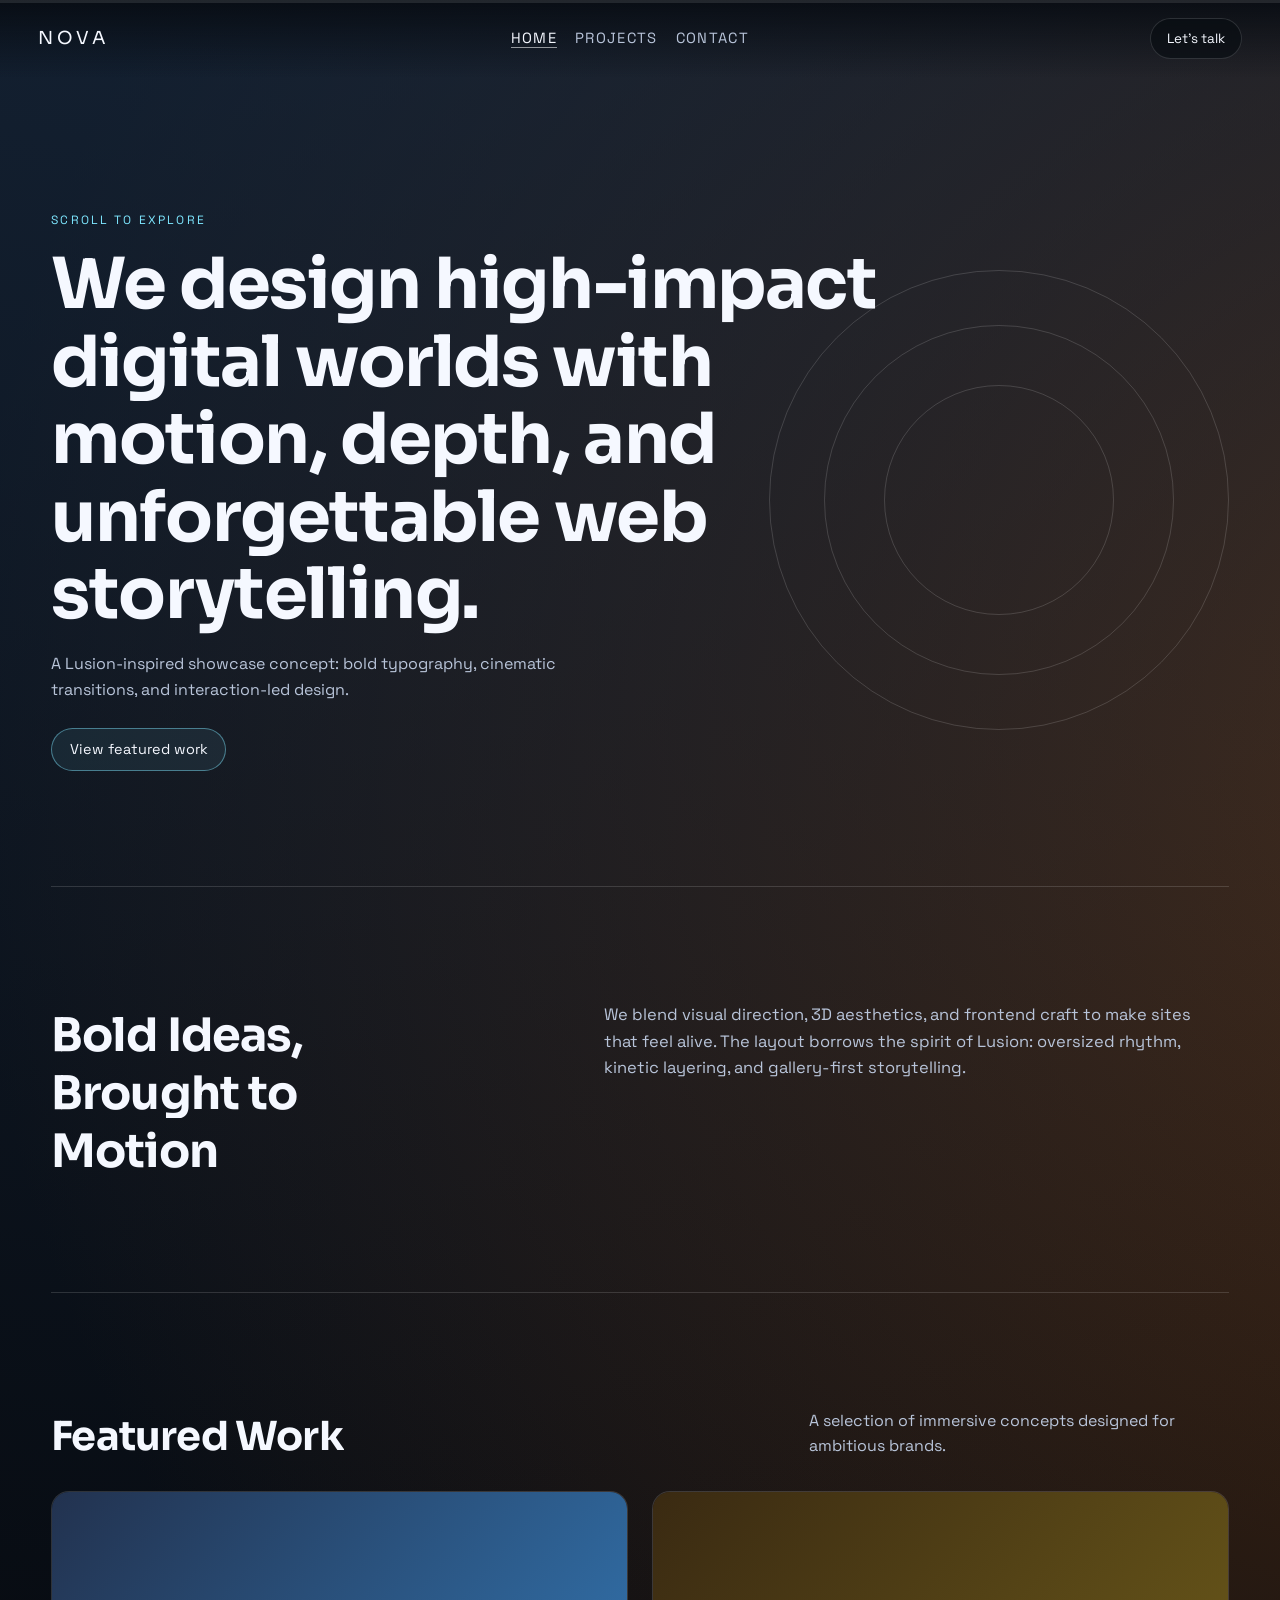
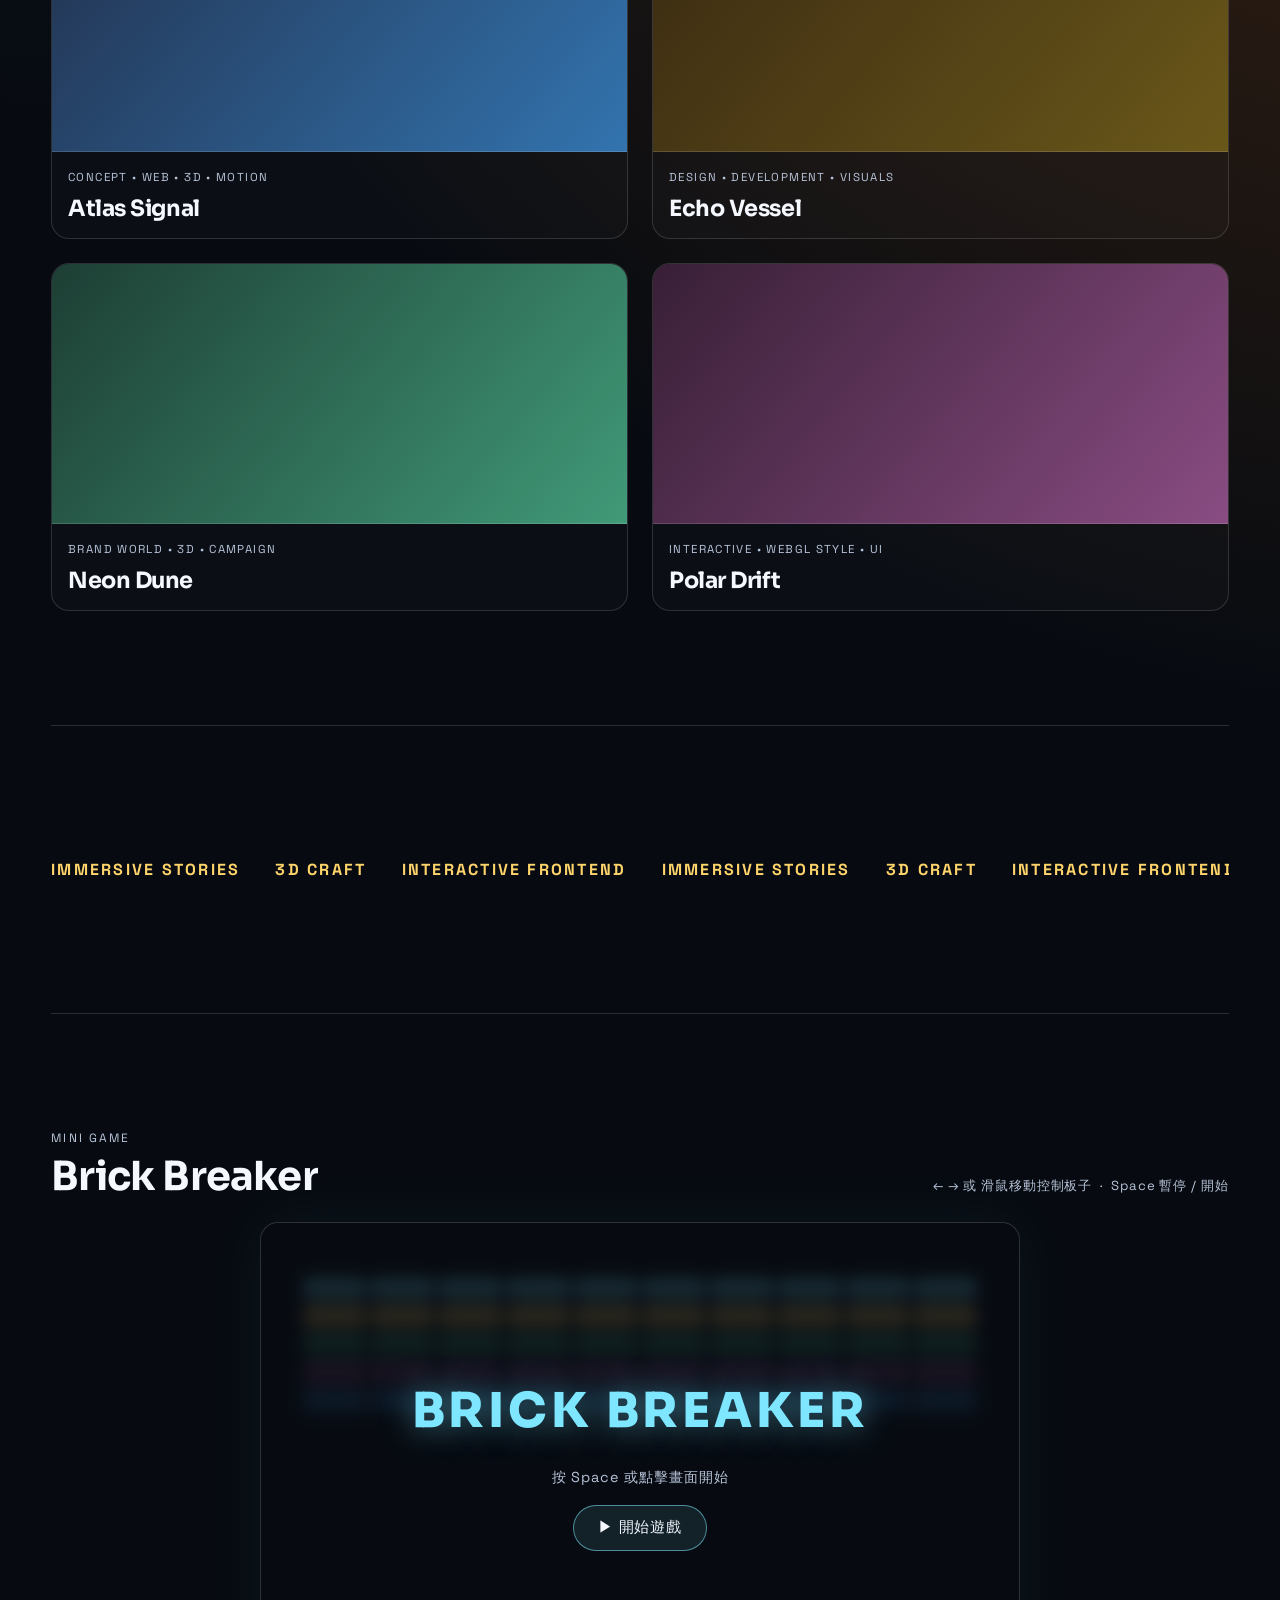
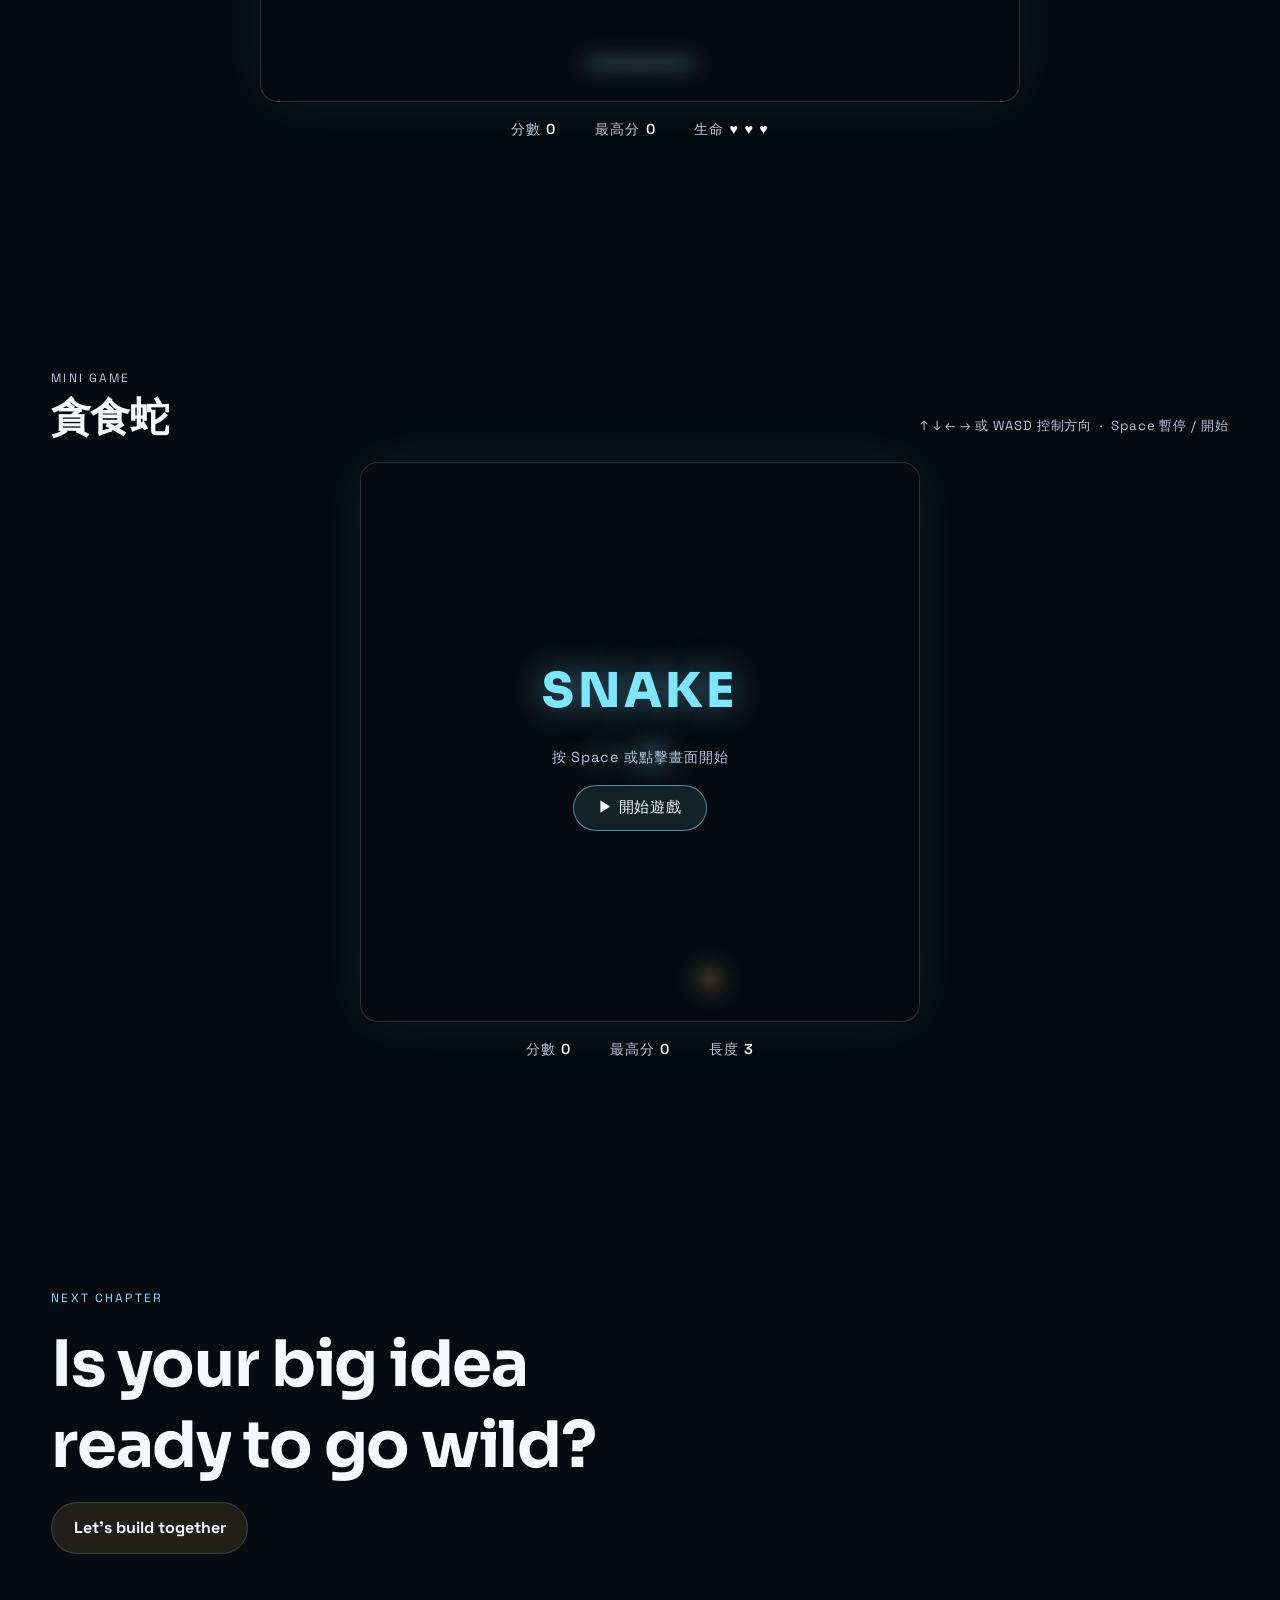
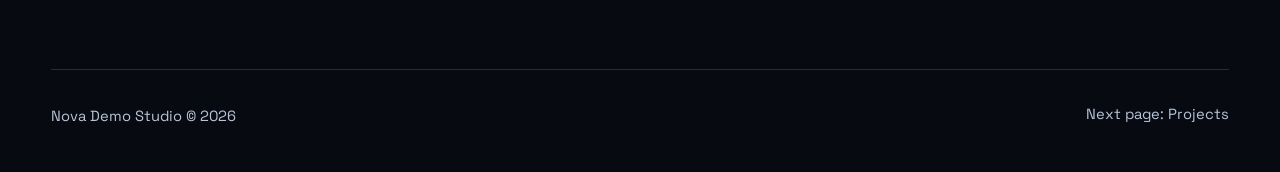
==== commit 017b9b50: "Add Snake (貪食蛇) game to homepage Agent-Logs-Url: https://github.com/bxbroger/claw-test/sessions/2f2e" ====
--- a/index.html
+++ b/index.html
@@ -114,6 +114,29 @@
       </div>
     </section>
 
+    <section class="game-section snake-section section reveal" id="snake">
+      <div class="section-head">
+        <div>
+          <p class="eyebrow">MINI GAME</p>
+          <h3>貪食蛇</h3>
+        </div>
+        <p class="game-hint">↑ ↓ ← → 或 WASD 控制方向 &nbsp;·&nbsp; Space 暫停 / 開始</p>
+      </div>
+      <div class="game-wrapper snake-wrapper">
+        <canvas id="snake-canvas" width="560" height="560" tabindex="0" aria-label="貪食蛇遊戲"></canvas>
+        <div class="game-overlay" id="snake-overlay">
+          <p class="game-overlay-title" id="snake-overlay-title">SNAKE</p>
+          <p class="game-overlay-sub" id="snake-overlay-sub">按 Space 或點擊畫面開始</p>
+          <button class="game-start-btn" id="snake-start-btn">▶ 開始遊戲</button>
+        </div>
+      </div>
+      <div class="game-stats" aria-live="polite">
+        <span>分數 <strong id="snake-score-display">0</strong></span>
+        <span>最高分 <strong id="snake-hiscore-display">0</strong></span>
+        <span>長度 <strong id="snake-length-display">1</strong></span>
+      </div>
+    </section>
+
     <section class="cta section reveal" id="contact">
       <p class="eyebrow">NEXT CHAPTER</p>
       <h2>Is your big idea ready to go wild?</h2>
@@ -128,6 +151,266 @@
 
   <div class="scroll-progress" aria-hidden="true"><span id="scroll-progress-bar"></span></div>
   <script src="./main.js"></script>
+  <script>
+  /* ── Snake Game ── */
+  (function () {
+    const canvas = document.getElementById('snake-canvas');
+    const ctx = canvas.getContext('2d');
+    const overlay = document.getElementById('snake-overlay');
+    const overlayTitle = document.getElementById('snake-overlay-title');
+    const overlaySub = document.getElementById('snake-overlay-sub');
+    const startBtn = document.getElementById('snake-start-btn');
+    const scoreEl = document.getElementById('snake-score-display');
+    const hiscoreEl = document.getElementById('snake-hiscore-display');
+    const lengthEl = document.getElementById('snake-length-display');
+
+    const COLS = 20, ROWS = 20;
+    const W = 560, H = 560;
+    const CELL = W / COLS; // 28px
+
+    let state = 'idle'; // idle | running | paused | over | win
+    let score = 0, hiScore = 0;
+    let snake = [], dir = { x: 1, y: 0 }, nextDir = { x: 1, y: 0 };
+    let food = {};
+    let rafId, lastTime = 0, stepAccum = 0, stepInterval = 130;
+
+    function resetGame() {
+      const cx = Math.floor(COLS / 2);
+      const cy = Math.floor(ROWS / 2);
+      snake = [{ x: cx, y: cy }, { x: cx - 1, y: cy }, { x: cx - 2, y: cy }];
+      dir = { x: 1, y: 0 };
+      nextDir = { x: 1, y: 0 };
+      score = 0;
+      stepInterval = 130;
+      stepAccum = 0;
+      placeFood();
+      updateUI();
+    }
+
+    function placeFood() {
+      let pos;
+      do {
+        pos = { x: Math.floor(Math.random() * COLS), y: Math.floor(Math.random() * ROWS) };
+      } while (snake.some(s => s.x === pos.x && s.y === pos.y));
+      food = pos;
+    }
+
+    function setState(s) {
+      state = s;
+      if (s === 'running') {
+        overlay.classList.add('hidden');
+        canvas.focus();
+        lastTime = performance.now();
+        cancelAnimationFrame(rafId);
+        rafId = requestAnimationFrame(loop);
+      } else if (s === 'paused') {
+        overlayTitle.textContent = 'PAUSED';
+        overlaySub.textContent = '按 Space 或點擊繼續';
+        startBtn.textContent = '▶ 繼續';
+        overlay.classList.remove('hidden');
+        cancelAnimationFrame(rafId);
+      } else if (s === 'over') {
+        if (score > hiScore) { hiScore = score; hiscoreEl.textContent = hiScore; }
+        overlayTitle.textContent = 'GAME OVER';
+        overlaySub.textContent = `得分：${score}`;
+        startBtn.textContent = '↺ 再玩一次';
+        overlay.classList.remove('hidden');
+        cancelAnimationFrame(rafId);
+      } else {
+        overlayTitle.textContent = 'SNAKE';
+        overlaySub.textContent = '按 Space 或點擊畫面開始';
+        startBtn.textContent = '▶ 開始遊戲';
+        overlay.classList.remove('hidden');
+      }
+    }
+
+    function startGame() {
+      resetGame();
+      setState('running');
+    }
+
+    function updateUI() {
+      scoreEl.textContent = score;
+      hiscoreEl.textContent = hiScore;
+      lengthEl.textContent = snake.length;
+    }
+
+    /* ── game loop ── */
+    function loop(ts) {
+      const dt = Math.min(ts - lastTime, 200);
+      lastTime = ts;
+      stepAccum += dt;
+      if (stepAccum >= stepInterval) {
+        stepAccum -= stepInterval;
+        step();
+      }
+      if (state === 'running') {
+        draw();
+        rafId = requestAnimationFrame(loop);
+      }
+    }
+
+    function step() {
+      dir = nextDir;
+      const head = { x: snake[0].x + dir.x, y: snake[0].y + dir.y };
+
+      if (head.x < 0 || head.x >= COLS || head.y < 0 || head.y >= ROWS) {
+        draw();
+        setState('over');
+        return;
+      }
+      if (snake.some(s => s.x === head.x && s.y === head.y)) {
+        draw();
+        setState('over');
+        return;
+      }
+
+      snake.unshift(head);
+
+      if (head.x === food.x && head.y === food.y) {
+        score += 10;
+        stepInterval = Math.max(55, stepInterval - 3);
+        placeFood();
+        updateUI();
+      } else {
+        snake.pop();
+      }
+    }
+
+    /* ── rendering ── */
+    function draw() {
+      ctx.clearRect(0, 0, W, H);
+
+      /* background grid */
+      ctx.strokeStyle = 'rgba(255,255,255,0.035)';
+      ctx.lineWidth = 1;
+      for (let x = 0; x <= W; x += CELL) { ctx.beginPath(); ctx.moveTo(x, 0); ctx.lineTo(x, H); ctx.stroke(); }
+      for (let y = 0; y <= H; y += CELL) { ctx.beginPath(); ctx.moveTo(0, y); ctx.lineTo(W, y); ctx.stroke(); }
+
+      /* food */
+      const fx = food.x * CELL + CELL / 2;
+      const fy = food.y * CELL + CELL / 2;
+      ctx.shadowColor = '#ffd46b';
+      ctx.shadowBlur = 18;
+      const fg = ctx.createRadialGradient(fx - 2, fy - 2, 1, fx, fy, CELL / 2 - 3);
+      fg.addColorStop(0, '#fff7d6');
+      fg.addColorStop(1, '#ffd46b');
+      ctx.fillStyle = fg;
+      ctx.beginPath();
+      ctx.arc(fx, fy, CELL / 2 - 3, 0, Math.PI * 2);
+      ctx.fill();
+      ctx.shadowBlur = 0;
+
+      /* snake */
+      const len = snake.length;
+      snake.forEach((seg, i) => {
+        const x = seg.x * CELL;
+        const y = seg.y * CELL;
+        const fade = 1 - (i / len) * 0.55;
+        const pad = i === 0 ? 1 : 2;
+        const r = i === 0 ? 8 : 5;
+
+        if (i === 0) {
+          ctx.shadowColor = '#7ee7ff';
+          ctx.shadowBlur = 22;
+          const grd = ctx.createLinearGradient(x, y, x + CELL, y + CELL);
+          grd.addColorStop(0, `rgba(126,231,255,${fade})`);
+          grd.addColorStop(1, `rgba(58,155,181,${fade})`);
+          ctx.fillStyle = grd;
+        } else {
+          ctx.shadowBlur = 0;
+          const grd = ctx.createLinearGradient(x, y, x + CELL, y + CELL);
+          grd.addColorStop(0, `rgba(68,163,127,${fade})`);
+          grd.addColorStop(1, `rgba(52,122,184,${fade * 0.75})`);
+          ctx.fillStyle = grd;
+        }
+
+        roundRect(ctx, x + pad, y + pad, CELL - pad * 2, CELL - pad * 2, r);
+        ctx.fill();
+      });
+      ctx.shadowBlur = 0;
+    }
+
+    function roundRect(c, x, y, w, h, r) {
+      c.beginPath();
+      c.moveTo(x + r, y);
+      c.lineTo(x + w - r, y);
+      c.quadraticCurveTo(x + w, y, x + w, y + r);
+      c.lineTo(x + w, y + h - r);
+      c.quadraticCurveTo(x + w, y + h, x + w - r, y + h);
+      c.lineTo(x + r, y + h);
+      c.quadraticCurveTo(x, y + h, x, y + h - r);
+      c.lineTo(x, y + r);
+      c.quadraticCurveTo(x, y, x + r, y);
+      c.closePath();
+    }
+
+    /* ── input ── */
+    const DIR_MAP = {
+      'ArrowUp': { x: 0, y: -1 }, 'KeyW': { x: 0, y: -1 },
+      'ArrowDown': { x: 0, y: 1 }, 'KeyS': { x: 0, y: 1 },
+      'ArrowLeft': { x: -1, y: 0 }, 'KeyA': { x: -1, y: 0 },
+      'ArrowRight': { x: 1, y: 0 }, 'KeyD': { x: 1, y: 0 }
+    };
+
+    let snakeSectionVisible = false;
+    new IntersectionObserver(entries => {
+      snakeSectionVisible = entries[0].isIntersecting;
+    }, { threshold: 0.3 }).observe(document.getElementById('snake'));
+
+    document.addEventListener('keydown', e => {
+      const d = DIR_MAP[e.code];
+      if (d && state === 'running') {
+        if (d.x !== -dir.x || d.y !== -dir.y) {
+          nextDir = d;
+          e.preventDefault();
+        }
+      }
+      if (e.code === 'Space' && snakeSectionVisible) {
+        e.preventDefault();
+        if (state === 'idle' || state === 'over') startGame();
+        else if (state === 'running') setState('paused');
+        else if (state === 'paused') setState('running');
+      }
+    });
+
+    canvas.addEventListener('click', () => {
+      if (state === 'idle' || state === 'over') startGame();
+      else if (state === 'running') setState('paused');
+      else if (state === 'paused') setState('running');
+    });
+
+    startBtn.addEventListener('click', e => {
+      e.stopPropagation();
+      if (state === 'idle' || state === 'over') startGame();
+      else if (state === 'paused') setState('running');
+    });
+
+    /* touch swipe */
+    let touchStartX = 0, touchStartY = 0;
+    canvas.addEventListener('touchstart', e => {
+      touchStartX = e.touches[0].clientX;
+      touchStartY = e.touches[0].clientY;
+    }, { passive: true });
+    canvas.addEventListener('touchend', e => {
+      if (state !== 'running') return;
+      const dx = e.changedTouches[0].clientX - touchStartX;
+      const dy = e.changedTouches[0].clientY - touchStartY;
+      if (Math.abs(dx) < 10 && Math.abs(dy) < 10) return;
+      if (Math.abs(dx) > Math.abs(dy)) {
+        const d = dx > 0 ? { x: 1, y: 0 } : { x: -1, y: 0 };
+        if (d.x !== -dir.x || d.y !== -dir.y) nextDir = d;
+      } else {
+        const d = dy > 0 ? { x: 0, y: 1 } : { x: 0, y: -1 };
+        if (d.x !== -dir.x || d.y !== -dir.y) nextDir = d;
+      }
+    }, { passive: true });
+
+    /* initial static draw */
+    resetGame();
+    draw();
+  })();
+  </script>
   <script>
   /* ── Breakout Game ── */
   (function () {
--- a/styles.css
+++ b/styles.css
@@ -450,13 +450,23 @@
   box-shadow: 0 0 60px rgba(126, 231, 255, 0.05);
 }
 
-#breakout-canvas {
+#breakout-canvas,
+#snake-canvas {
   display: block;
   width: 100%;
   height: auto;
   cursor: none;
   outline: none;
   border-radius: 18px;
+}
+
+/* ── Snake Game ── */
+.snake-wrapper {
+  max-width: 560px;
+}
+
+#snake-canvas {
+  aspect-ratio: 1 / 1;
 }
 
 .game-overlay {
